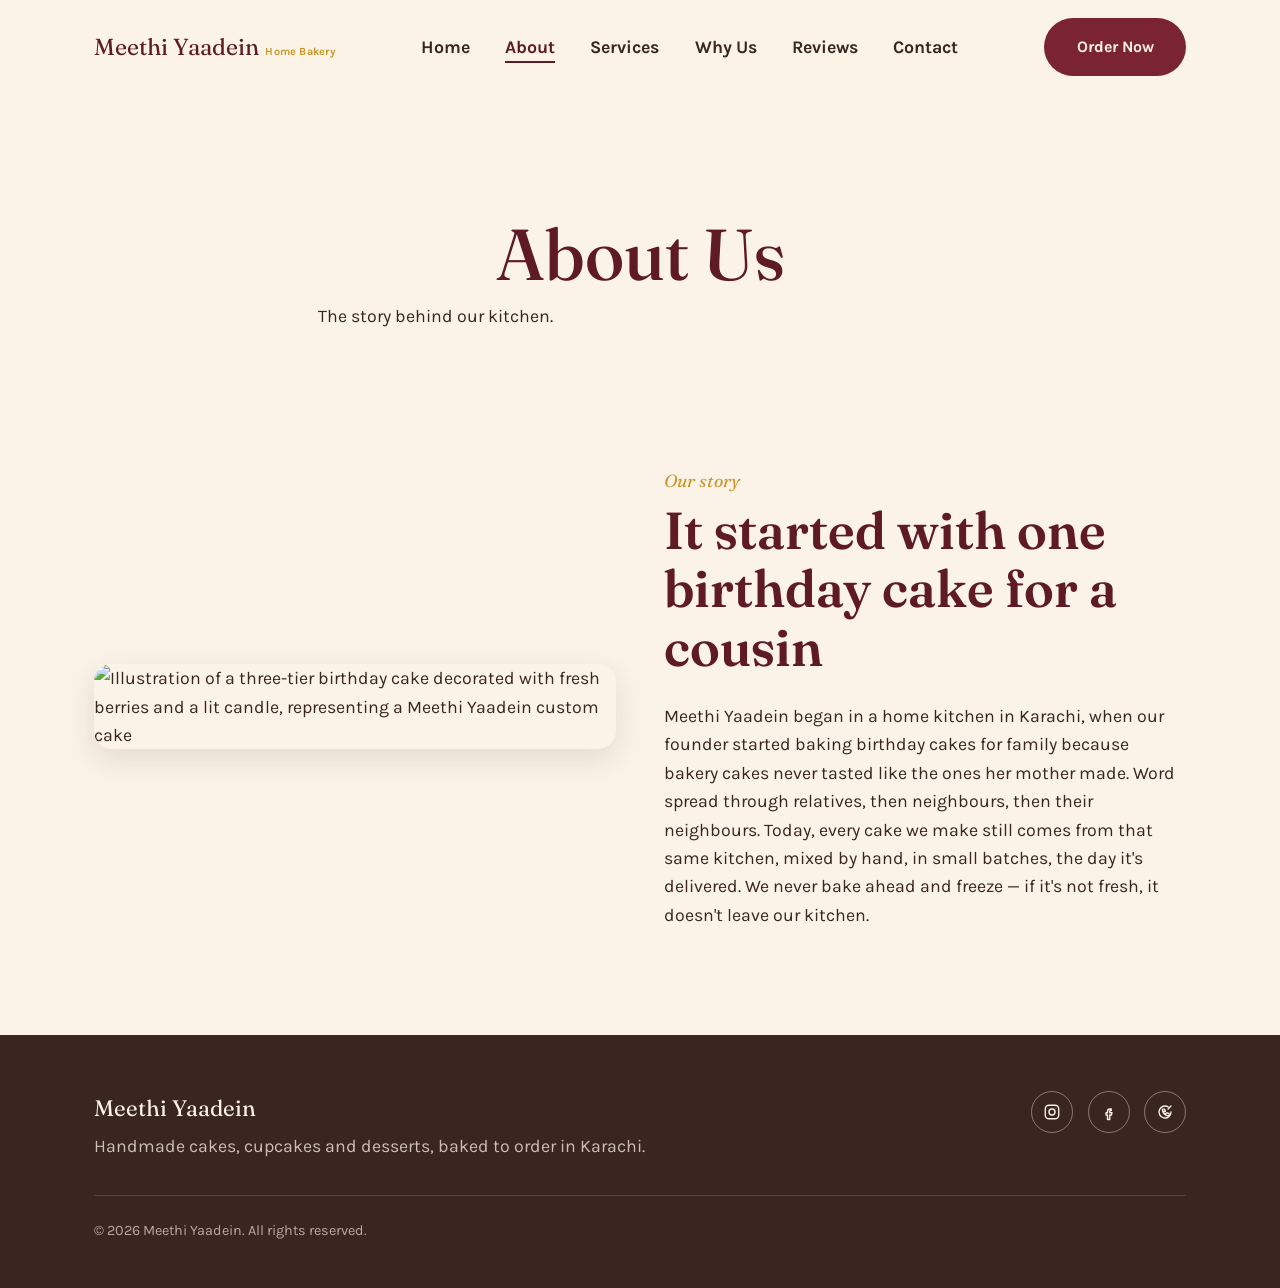
==== about.html @ 79dddc0f "Add files via upload" ====
<!DOCTYPE html>
<html lang="en">
<head>
  <meta charset="UTF-8">
  <meta name="viewport" content="width=device-width, initial-scale=1.0">

  <title>About Us — Meethi Yaadein Home Bakery</title>
  <meta name="description" content="The story behind Meethi Yaadein, a Karachi home bakery baking fresh cakes by hand.">

  <meta property="og:title" content="About Us — Meethi Yaadein Home Bakery">
  <meta property="og:description" content="The story behind Meethi Yaadein, a Karachi home bakery baking fresh cakes by hand.">
  <meta property="og:type" content="website">
  <meta property="og:image" content="images/about-bakery.svg">

  <link rel="icon" type="image/svg+xml" href="images/favicon.svg">

  <link rel="preconnect" href="https://fonts.googleapis.com">
  <link rel="preconnect" href="https://fonts.gstatic.com" crossorigin>
  <link href="https://fonts.googleapis.com/css2?family=Fraunces:opsz,wght@9..144,500;9..144,600&family=Karla:wght@400;500;700&display=swap" rel="stylesheet">

  <link rel="stylesheet" href="style.css">
  <link rel="stylesheet" href="pages.css">
</head>
<body>

  <header class="site-header" id="siteHeader">
    <nav class="nav container" aria-label="Primary">
      <a href="index.html" class="brand">Meethi Yaadein <span>Home Bakery</span></a>

      <ul class="nav-links" id="navLinks">
        <li><a href="index.html">Home</a></li>
        <li><a href="about.html" class="active" aria-current="page">About</a></li>
        <li><a href="services.html">Services</a></li>
        <li><a href="why-us.html">Why Us</a></li>
        <li><a href="reviews.html">Reviews</a></li>
        <li><a href="contact.html">Contact</a></li>
      </ul>

      <a href="contact.html" class="btn btn-primary nav-cta">Order Now</a>

      <button class="nav-toggle" id="navToggle" aria-label="Toggle navigation menu" aria-expanded="false" aria-controls="navLinks">
        <span></span><span></span><span></span>
      </button>
    </nav>
  </header>

  <section class="page-hero">
    <div class="container">
      <h1>About Us</h1>
      <p>The story behind our kitchen.</p>
    </div>
  </section>
  <section class="about" id="about">
    <div class="container">
      <div class="about-media">
        <img src="images/about-bakery.svg" alt="Illustration of a three-tier birthday cake decorated with fresh berries and a lit candle, representing a Meethi Yaadein custom cake">
      </div>
      <div class="about-copy">
        <p class="label">Our story</p>
        <h2>It started with one birthday cake for a cousin</h2>
        <p>Meethi Yaadein began in a home kitchen in Karachi, when our founder started baking birthday cakes for family because bakery cakes never tasted like the ones her mother made. Word spread through relatives, then neighbours, then their neighbours. Today, every cake we make still comes from that same kitchen, mixed by hand, in small batches, the day it's delivered. We never bake ahead and freeze — if it's not fresh, it doesn't leave our kitchen.</p>
      </div>
    </div>
  </section>

  <footer class="site-footer">
    <div class="container">
      <div class="footer-top">
        <div>
          <p class="footer-brand">Meethi Yaadein</p>
          <p class="footer-tagline">Handmade cakes, cupcakes and desserts, baked to order in Karachi.</p>
        </div>
        <div class="social-links">
          <a href="#" aria-label="Meethi Yaadein on Instagram">
            <svg viewBox="0 0 24 24" fill="none" stroke="currentColor" stroke-width="1.8" stroke-linecap="round" stroke-linejoin="round" style="color:#FBF3E7"><rect x="3" y="3" width="18" height="18" rx="5"/><circle cx="12" cy="12" r="4"/><circle cx="17.2" cy="6.8" r="0.6" fill="currentColor" stroke="none"/></svg>
          </a>
          <a href="#" aria-label="Meethi Yaadein on Facebook">
            <svg viewBox="0 0 24 24" fill="none" stroke="currentColor" stroke-width="1.8" stroke-linecap="round" stroke-linejoin="round" style="color:#FBF3E7"><path d="M15 8h-2a3 3 0 0 0-3 3v2H8v3h2v6h3v-6h2.2l.8-3H13v-1.5A1 1 0 0 1 14 10h1z"/></svg>
          </a>
          <a href="#" aria-label="Meethi Yaadein on WhatsApp">
            <svg viewBox="0 0 24 24" fill="none" stroke="currentColor" stroke-width="1.8" stroke-linecap="round" stroke-linejoin="round" style="color:#FBF3E7"><path d="M20 12a8 8 0 1 1-3.6-6.7"/><path d="M20 4l-4 4"/><path d="M9 10.5c.3 1.8 2.2 3.7 4 4l1.2-1.2c.2-.2.5-.3.8-.2l2 .7c.3.1.5.4.5.7v1.6c0 .5-.4 1-1 1-4 0-8-4-8-8 0-.6.4-1 1-1h1.6c.3 0 .6.2.7.5l.7 2c.1.3 0 .6-.2.8z"/></svg>
          </a>
        </div>
      </div>
      <div class="footer-bottom">
        <p>© 2026 Meethi Yaadein. All rights reserved.</p>
      </div>
    </div>
  </footer>

  <script src="script.js"></script>
</body>
</html>
---- style.css ----
/* =========================================================
   Meethi Yaadein — Home Bakery Landing Page
   ========================================================= */

:root {
  /* Colors */
  --color-cream: #FBF3E7;
  --color-blush: #F1D9C5;
  --color-burgundy: #7A2331;
  --color-burgundy-deep: #5E1B26;
  --color-gold: #C9962C;
  --color-choc: #3A2620;
  --color-white: #FFFFFF;

  /* Type */
  --font-display: 'Fraunces', Georgia, 'Times New Roman', serif;
  --font-body: 'Karla', -apple-system, Segoe UI, sans-serif;

  --step-0: clamp(1rem, 0.95rem + 0.2vw, 1.125rem);
  --step-1: clamp(1.25rem, 1.15rem + 0.4vw, 1.5rem);
  --step-2: clamp(1.75rem, 1.5rem + 1vw, 2.25rem);
  --step-3: clamp(2.25rem, 1.8rem + 2vw, 3.25rem);
  --step-4: clamp(2.75rem, 2rem + 3.2vw, 4.5rem);

  --container: 1140px;
  --radius-soft: 18px;
  --radius-pill: 999px;

  --shadow-soft: 0 10px 30px rgba(58, 38, 32, 0.12);
  --shadow-lift: 0 18px 40px rgba(58, 38, 32, 0.18);
}

* { box-sizing: border-box; }
html { scroll-behavior: smooth; }

body {
  margin: 0;
  font-family: var(--font-body);
  font-size: var(--step-0);
  line-height: 1.6;
  color: var(--color-choc);
  background: var(--color-cream);
}

img { max-width: 100%; display: block; }

h1, h2, h3 {
  font-family: var(--font-display);
  font-weight: 600;
  line-height: 1.12;
  margin: 0 0 0.5em;
  color: var(--color-burgundy-deep);
}

h1 { font-size: var(--step-4); font-weight: 500; }
h2 { font-size: var(--step-3); }
h3 { font-size: var(--step-1); }

p { margin: 0 0 1em; max-width: 62ch; }

a { color: inherit; text-decoration: none; }

.container {
  max-width: var(--container);
  margin-inline: auto;
  padding-inline: 1.5rem;
}

section { padding: 5.5rem 0; }

.eyebrow-free-label { /* placeholder guard, unused */ }

:focus-visible {
  outline: 3px solid var(--color-gold);
  outline-offset: 3px;
}

@media (prefers-reduced-motion: reduce) {
  * { animation-duration: 0.001ms !important; transition-duration: 0.001ms !important; scroll-behavior: auto !important; }
}

/* ---------- Buttons ---------- */
.btn {
  display: inline-flex;
  align-items: center;
  justify-content: center;
  padding: 0.9rem 1.9rem;
  border-radius: var(--radius-pill);
  font-family: var(--font-body);
  font-weight: 700;
  font-size: 1rem;
  border: 2px solid transparent;
  cursor: pointer;
  transition: transform 0.18s ease, box-shadow 0.18s ease, background-color 0.18s ease, color 0.18s ease;
}

.btn-primary {
  background: var(--color-burgundy);
  color: var(--color-cream);
}
.btn-primary:hover {
  background: var(--color-burgundy-deep);
  transform: translateY(-2px);
  box-shadow: var(--shadow-soft);
}

.btn-secondary {
  background: transparent;
  color: var(--color-burgundy-deep);
  border-color: var(--color-burgundy-deep);
}
.btn-secondary:hover {
  background: var(--color-burgundy-deep);
  color: var(--color-cream);
  transform: translateY(-2px);
}

/* ---------- Header / Nav ---------- */
.site-header {
  position: sticky;
  top: 0;
  z-index: 50;
  background: rgba(251, 243, 231, 0.92);
  backdrop-filter: blur(6px);
  transition: box-shadow 0.25s ease;
}
.site-header.is-scrolled {
  box-shadow: 0 4px 18px rgba(58, 38, 32, 0.1);
}

.nav {
  display: flex;
  align-items: center;
  justify-content: space-between;
  padding-block: 1.1rem;
}

.brand {
  font-family: var(--font-display);
  font-size: 1.45rem;
  color: var(--color-burgundy-deep);
  display: flex;
  align-items: baseline;
  gap: 0.4rem;
}
.brand span {
  font-family: var(--font-body);
  font-size: 0.68rem;
  letter-spacing: 0.02em;
  color: var(--color-gold);
  font-weight: 700;
}

.nav-links {
  display: flex;
  gap: 2.2rem;
  list-style: none;
  margin: 0;
  padding: 0;
}

.nav-links a {
  position: relative;
  font-weight: 700;
  padding-bottom: 4px;
}
.nav-links a::after {
  content: "";
  position: absolute;
  left: 0; bottom: 0;
  width: 0%;
  height: 2px;
  background: var(--color-gold);
  transition: width 0.25s ease;
}
.nav-links a:hover::after,
.nav-links a:focus-visible::after {
  width: 100%;
}

.nav-cta { display: none; }
@media (min-width: 900px) {
  .nav-cta { display: inline-flex; }
}

.nav-toggle {
  display: flex;
  flex-direction: column;
  gap: 5px;
  background: none;
  border: none;
  cursor: pointer;
  padding: 8px;
}
.nav-toggle span {
  width: 26px;
  height: 2px;
  background: var(--color-burgundy-deep);
  transition: transform 0.25s ease, opacity 0.25s ease;
}
.nav-toggle.is-open span:nth-child(1) { transform: translateY(7px) rotate(45deg); }
.nav-toggle.is-open span:nth-child(2) { opacity: 0; }
.nav-toggle.is-open span:nth-child(3) { transform: translateY(-7px) rotate(-45deg); }

@media (min-width: 900px) {
  .nav-toggle { display: none; }
}

@media (max-width: 899px) {
  .nav-links {
    position: absolute;
    top: 100%;
    left: 0;
    right: 0;
    flex-direction: column;
    background: var(--color-cream);
    padding: 1.5rem;
    gap: 1.2rem;
    box-shadow: 0 12px 24px rgba(58,38,32,0.12);
    max-height: 0;
    overflow: hidden;
    transition: max-height 0.3s ease, padding 0.3s ease;
  }
  .nav-links.is-open {
    max-height: 320px;
    padding: 1.5rem;
  }
}

/* ---------- Hero ---------- */
.hero {
  position: relative;
  overflow: hidden;
  padding-top: 4.5rem;
  padding-bottom: 5rem;
  background:
    radial-gradient(1200px 600px at 85% -10%, rgba(201,150,44,0.25), transparent 60%),
    linear-gradient(160deg, var(--color-burgundy) 0%, var(--color-burgundy-deep) 55%, #451017 100%);
  color: var(--color-cream);
}

.hero .container {
  display: grid;
  grid-template-columns: 1fr;
  gap: 2.5rem;
  align-items: center;
}
@media (min-width: 900px) {
  .hero .container { grid-template-columns: 1.1fr 0.9fr; }
}

.hero-copy .kicker {
  color: var(--color-gold);
  font-family: var(--font-display);
  font-style: italic;
  font-size: 1.15rem;
  margin-bottom: 0.6rem;
}

.hero h1 { color: var(--color-cream); }

.hero-tagline {
  font-size: 1.2rem;
  color: rgba(251,243,231,0.88);
  max-width: 46ch;
}

.hero-ctas {
  display: flex;
  gap: 1rem;
  flex-wrap: wrap;
  margin-top: 2rem;
}
.hero .btn-secondary {
  color: var(--color-cream);
  border-color: rgba(251,243,231,0.55);
}
.hero .btn-secondary:hover {
  background: var(--color-cream);
  color: var(--color-burgundy-deep);
}

.hero-art {
  position: relative;
  display: flex;
  justify-content: center;
}
.hero-blob {
  position: relative;
  width: 100%;
  max-width: 380px;
  aspect-ratio: 1 / 1;
  border-radius: 44% 56% 62% 38% / 46% 42% 58% 54%;
  background: linear-gradient(155deg, var(--color-gold), #e0b859);
  display: flex;
  align-items: center;
  justify-content: center;
  box-shadow: var(--shadow-lift);
}
.hero-blob-icon {
  width: 60%;
}

/* ---------- About ---------- */
.about .container {
  display: grid;
  grid-template-columns: 1fr;
  gap: 3rem;
  align-items: center;
}
@media (min-width: 860px) {
  .about .container { grid-template-columns: 1fr 1fr; }
  .about.reverse .container { grid-template-columns: 1fr 1fr; }
}

.about-media img {
  border-radius: var(--radius-soft);
  box-shadow: var(--shadow-soft);
}

.about-copy .label {
  font-family: var(--font-display);
  font-style: italic;
  color: var(--color-gold);
  font-size: 1.1rem;
  margin-bottom: 0.4rem;
}

/* ---------- Services ---------- */
.services { background: var(--color-white); }

.section-head {
  max-width: 60ch;
  margin-bottom: 3rem;
}
.section-head .label {
  font-family: var(--font-display);
  font-style: italic;
  color: var(--color-gold);
  font-size: 1.1rem;
  margin-bottom: 0.4rem;
}

.card-grid {
  display: grid;
  grid-template-columns: 1fr;
  gap: 1.75rem;
}
@media (min-width: 720px) {
  .card-grid { grid-template-columns: repeat(3, 1fr); }
}

.service-card {
  background: var(--color-cream);
  border-radius: var(--radius-soft);
  padding: 2.2rem 1.8rem;
  transition: transform 0.22s ease, box-shadow 0.22s ease, background-color 0.22s ease;
  border: 1px solid rgba(58,38,32,0.06);
}
.service-card:hover,
.service-card:focus-within {
  transform: translateY(-6px);
  box-shadow: var(--shadow-lift);
  background: var(--color-blush);
}
.service-icon {
  font-size: 2.1rem;
  margin-bottom: 1rem;
}
.service-card h3 { margin-bottom: 0.4rem; }
.service-card p { margin: 0; font-size: 0.98rem; }

/* ---------- Why choose us ---------- */
.why { background: var(--color-blush); }

.why-grid {
  display: grid;
  grid-template-columns: 1fr;
  gap: 2rem;
}
@media (min-width: 700px) {
  .why-grid { grid-template-columns: 1fr 1fr; }
}

.why-item {
  display: flex;
  gap: 1.1rem;
  align-items: flex-start;
}
.why-icon {
  flex: 0 0 auto;
  width: 3rem;
  height: 3rem;
  border-radius: 50%;
  background: var(--color-burgundy);
  color: var(--color-cream);
  display: flex;
  align-items: center;
  justify-content: center;
  font-size: 1.3rem;
}
.why-item h3 { margin-bottom: 0.3rem; font-size: 1.15rem; }
.why-item p { margin: 0; font-size: 0.98rem; }

/* ---------- Testimonials ---------- */
.testimonials { background: var(--color-white); }

.review-grid {
  display: grid;
  grid-template-columns: 1fr;
  gap: 1.75rem;
}
@media (min-width: 780px) {
  .review-grid { grid-template-columns: repeat(3, 1fr); }
}

.review-card {
  background: var(--color-cream);
  border-left: 4px solid var(--color-gold);
  border-radius: 4px 16px 16px 4px;
  padding: 1.8rem;
}
.stars {
  color: var(--color-gold);
  letter-spacing: 2px;
  margin-bottom: 0.6rem;
}
.review-text {
  font-style: italic;
  margin-bottom: 1rem;
}
.review-name {
  font-weight: 700;
  color: var(--color-burgundy-deep);
}

/* ---------- Contact ---------- */
.contact {
  background: linear-gradient(160deg, var(--color-burgundy-deep), var(--color-burgundy));
  color: var(--color-cream);
}
.contact h2 { color: var(--color-cream); }
.contact .section-head p { color: rgba(251,243,231,0.85); }

.contact-wrap {
  display: grid;
  grid-template-columns: 1fr;
  gap: 3rem;
}
@media (min-width: 900px) {
  .contact-wrap { grid-template-columns: 0.9fr 1.1fr; }
}

.contact-info p { color: rgba(251,243,231,0.85); }
.contact-detail {
  margin-bottom: 1rem;
  display: flex;
  gap: 0.7rem;
  align-items: flex-start;
}
.contact-detail strong { display: block; color: var(--color-gold); font-size: 0.85rem; letter-spacing: 0.02em; }

.form-card {
  background: var(--color-cream);
  color: var(--color-choc);
  border-radius: var(--radius-soft);
  padding: 2.2rem;
  box-shadow: var(--shadow-lift);
}

.form-row { margin-bottom: 1.3rem; }
.form-row label {
  display: block;
  font-weight: 700;
  margin-bottom: 0.4rem;
  font-size: 0.92rem;
}
.form-row input,
.form-row textarea {
  width: 100%;
  padding: 0.85rem 1rem;
  border-radius: 10px;
  border: 1.5px solid rgba(58,38,32,0.18);
  background: var(--color-white);
  font-family: var(--font-body);
  font-size: 1rem;
  color: var(--color-choc);
  transition: border-color 0.2s ease, box-shadow 0.2s ease;
}
.form-row input:focus,
.form-row textarea:focus {
  border-color: var(--color-burgundy);
  box-shadow: 0 0 0 4px rgba(122,35,49,0.12);
}
.form-row textarea { resize: vertical; min-height: 110px; }

.form-error {
  color: var(--color-burgundy);
  font-size: 0.85rem;
  margin-top: 0.35rem;
  min-height: 1.1em;
}

.form-submit {
  width: 100%;
}

.form-success {
  display: none;
  background: var(--color-blush);
  border-radius: 12px;
  padding: 1.6rem;
  text-align: center;
}
.form-success.is-visible { display: block; }
.form-success h3 { margin-bottom: 0.4rem; }

/* ---------- Footer ---------- */
.site-footer {
  background: var(--color-choc);
  color: var(--color-cream);
  padding: 3.5rem 0 2rem;
}
.footer-top {
  display: flex;
  flex-direction: column;
  gap: 2rem;
  margin-bottom: 2.2rem;
}
@media (min-width: 700px) {
  .footer-top { flex-direction: row; justify-content: space-between; align-items: flex-start; }
}
.footer-brand {
  font-family: var(--font-display);
  font-size: 1.4rem;
  color: var(--color-cream);
  margin-bottom: 0.3rem;
}
.footer-tagline { color: rgba(251,243,231,0.75); margin: 0; }

.social-links {
  display: flex;
  gap: 0.9rem;
}
.social-links a {
  width: 42px;
  height: 42px;
  border-radius: 50%;
  border: 1.5px solid rgba(251,243,231,0.4);
  display: flex;
  align-items: center;
  justify-content: center;
  transition: background-color 0.2s ease, border-color 0.2s ease, transform 0.2s ease;
}
.social-links a:hover {
  background: var(--color-gold);
  border-color: var(--color-gold);
  transform: translateY(-3px);
}
.social-links svg { width: 18px; height: 18px; }

.footer-bottom {
  border-top: 1px solid rgba(251,243,231,0.15);
  padding-top: 1.4rem;
  font-size: 0.9rem;
  color: rgba(251,243,231,0.65);
}

/* ---------- Utility ---------- */
.visually-hidden {
  position: absolute;
  width: 1px; height: 1px;
  overflow: hidden;
  clip: rect(0 0 0 0);
  white-space: nowrap;
}

@media (max-width: 480px) {
  section { padding: 3.5rem 0; }
  .form-card { padding: 1.5rem; }
}
---- pages.css ----
/* Extra styles for the multi-page version — load AFTER style.css */
.page-hero {
  background: #FBF3E7;
  text-align: center;
  padding: 120px 0 48px; /* top padding clears the fixed header */
}
.page-hero h1 {
  font-family: 'Fraunces', serif;
  color: #5E1B26;
  margin: 0 0 8px;
}
.page-hero p { color: #3A2620; margin: 0; }

/* Active nav link */
.nav-links a.active,
.nav-links a[aria-current="page"] {
  color: #5E1B26;
  font-weight: 700;
  border-bottom: 2px solid #5E1B26;
}
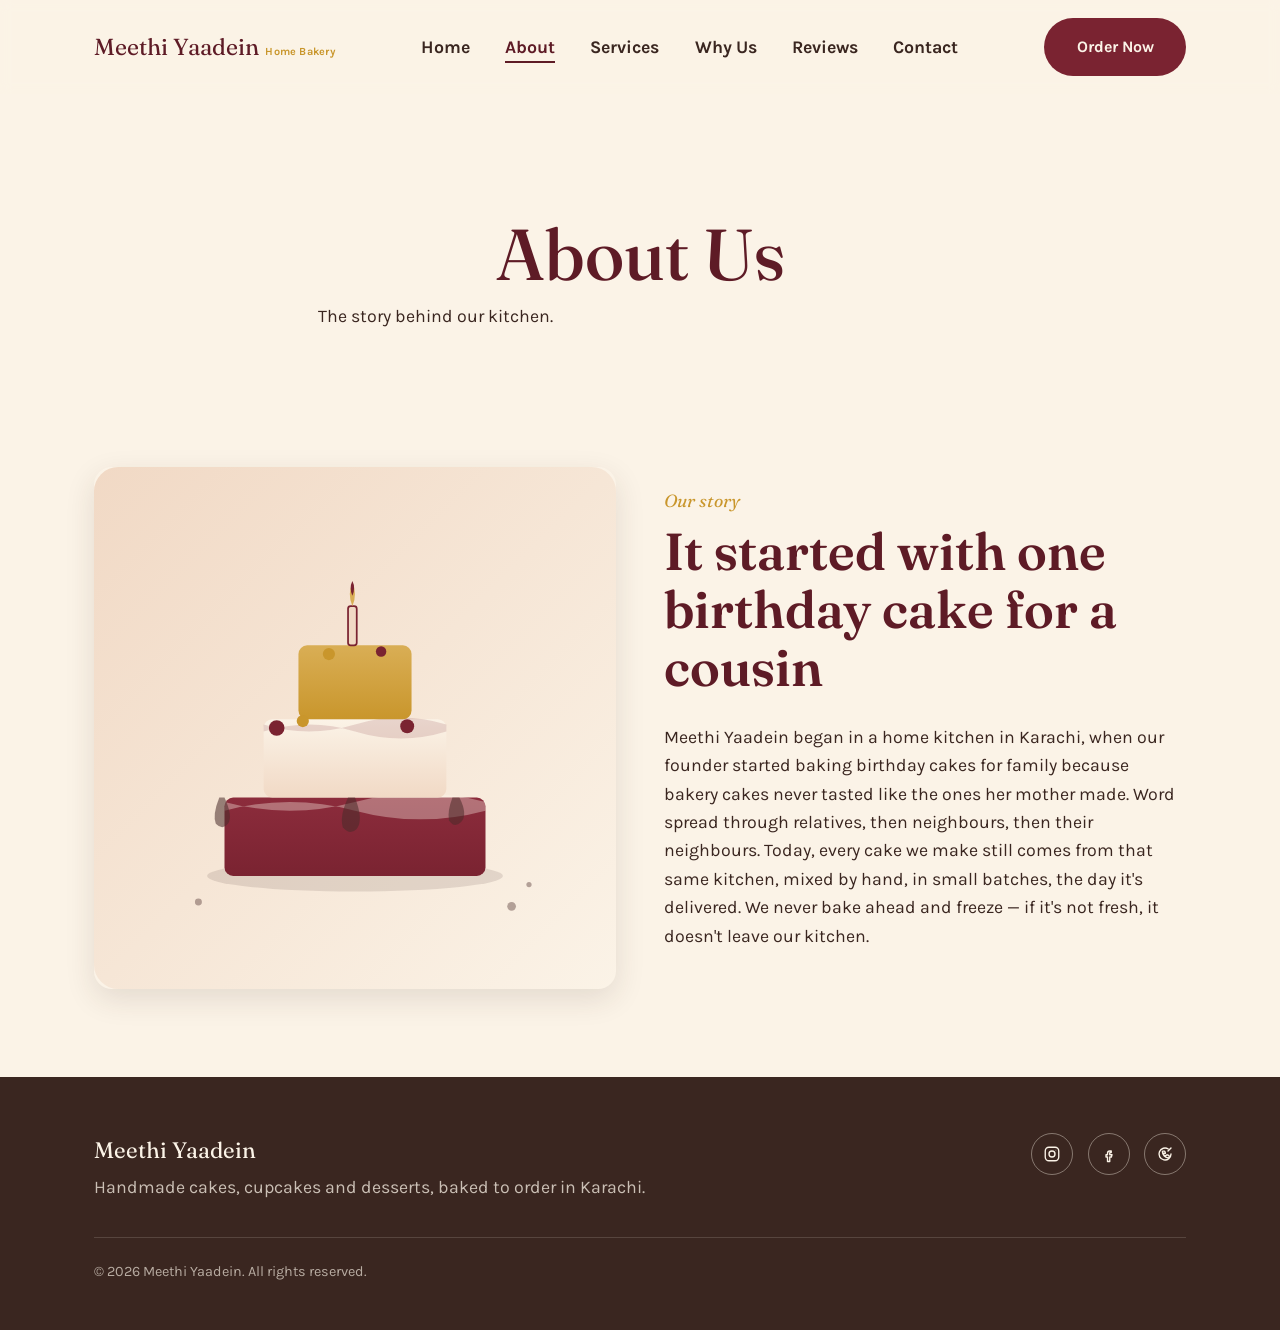
==== commit 17d87615: "Update about.html" ====
--- a/about.html
+++ b/about.html
@@ -10,9 +10,9 @@
   <meta property="og:title" content="About Us — Meethi Yaadein Home Bakery">
   <meta property="og:description" content="The story behind Meethi Yaadein, a Karachi home bakery baking fresh cakes by hand.">
   <meta property="og:type" content="website">
-  <meta property="og:image" content="images/about-bakery.svg">
+  <meta property="og:image" content="about-bakery.svg">
 
-  <link rel="icon" type="image/svg+xml" href="images/favicon.svg">
+  <link rel="icon" type="image/svg+xml" href="favicon.svg">
 
   <link rel="preconnect" href="https://fonts.googleapis.com">
   <link rel="preconnect" href="https://fonts.gstatic.com" crossorigin>
@@ -53,7 +53,7 @@
   <section class="about" id="about">
     <div class="container">
       <div class="about-media">
-        <img src="images/about-bakery.svg" alt="Illustration of a three-tier birthday cake decorated with fresh berries and a lit candle, representing a Meethi Yaadein custom cake">
+        <img src="about-bakery.svg" alt="Illustration of a three-tier birthday cake decorated with fresh berries and a lit candle, representing a Meethi Yaadein custom cake">
       </div>
       <div class="about-copy">
         <p class="label">Our story</p>
